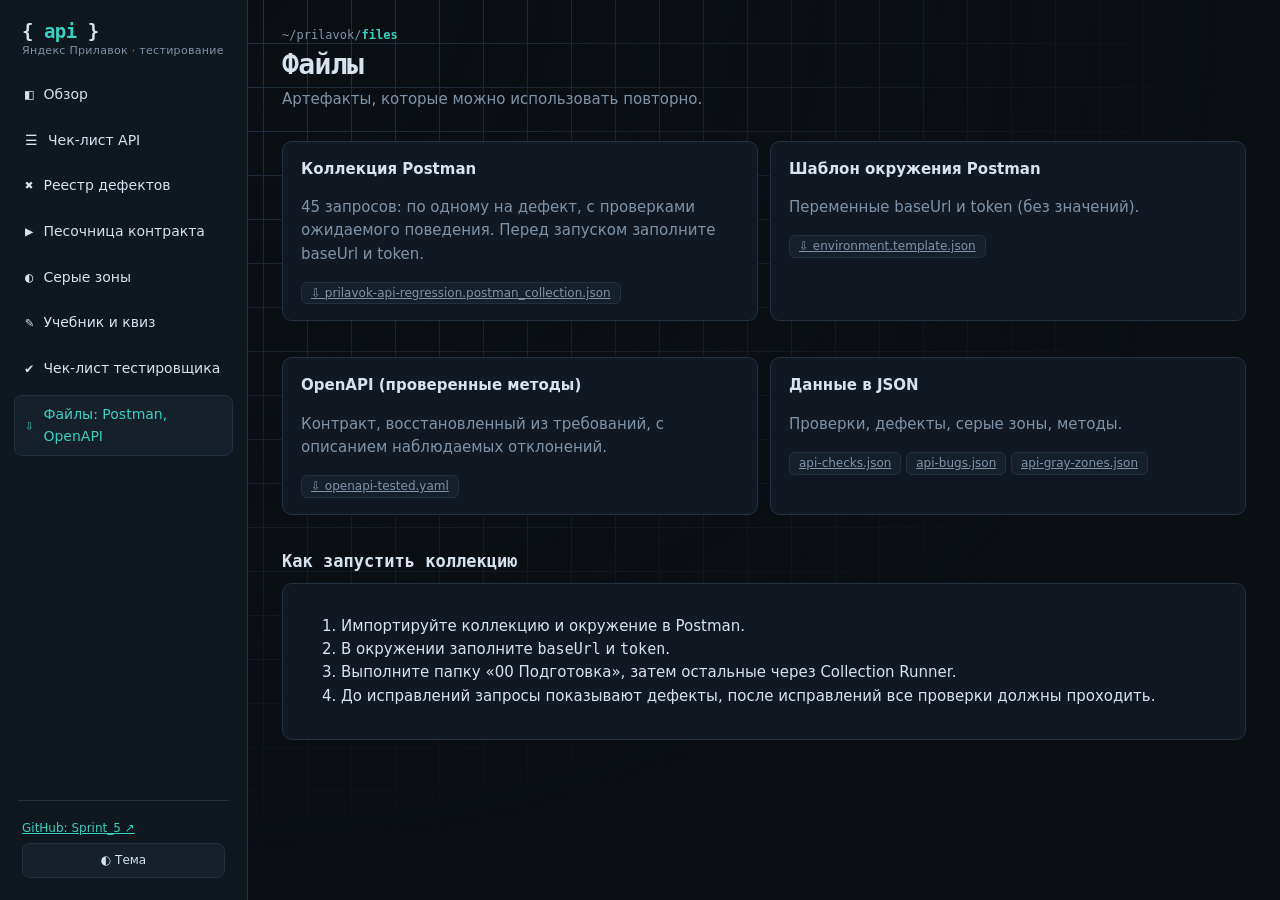
==== docs/files.html @ a308a317 "API" ====
<!DOCTYPE html><html lang="ru" data-theme="dark"><head><meta charset="utf-8"><meta name="viewport" content="width=device-width,initial-scale=1"><base target="_blank"><script src="assets/head.js"></script><link rel="stylesheet" href="assets/console.css"><title>Файлы: Postman и OpenAPI</title></head>
<body><div class="shell"><aside></aside><main>
<div class="path"></div>
<h1>Файлы</h1><p class="lead">Артефакты, которые можно использовать повторно.</p>
<div class="grid g2">
<div class="card"><b>Коллекция Postman</b><p class="mut">45 запросов: по одному на дефект, с проверками ожидаемого поведения. Перед запуском заполните baseUrl и token.</p><a class="tag" href="files/prilavok-api-regression.postman_collection.json" download>⇩ prilavok-api-regression.postman_collection.json</a></div>
<div class="card"><b>Шаблон окружения Postman</b><p class="mut">Переменные baseUrl и token (без значений).</p><a class="tag" href="files/environment.template.json" download>⇩ environment.template.json</a></div>
<div class="card"><b>OpenAPI (проверенные методы)</b><p class="mut">Контракт, восстановленный из требований, с описанием наблюдаемых отклонений.</p><a class="tag" href="files/openapi-tested.yaml" download>⇩ openapi-tested.yaml</a></div>
<div class="card"><b>Данные в JSON</b><p class="mut">Проверки, дефекты, серые зоны, методы.</p><a class="tag" href="data/api-checks.json">api-checks.json</a> <a class="tag" href="data/api-bugs.json">api-bugs.json</a> <a class="tag" href="data/api-gray-zones.json">api-gray-zones.json</a></div></div>
<h2>Как запустить коллекцию</h2><div class="card"><ol><li>Импортируйте коллекцию и окружение в Postman.</li><li>В окружении заполните <code>baseUrl</code> и <code>token</code>.</li><li>Выполните папку «00 Подготовка», затем остальные через Collection Runner.</li><li>До исправлений запросы показывают дефекты, после исправлений все проверки должны проходить.</li></ol></div>
</main></div>
<script src="assets/app.js"></script><script>
shell('files');
</script></body></html>
---- docs/assets/console.css ----
:root{--bg:#0b0f14;--panel:#111821;--panel2:#16202b;--line:#223040;--tx:#d6e2ee;--mut:#7f93a8;--ac:#39d0c3;--ac2:#7aa2ff;
--get:#3fb950;--post:#58a6ff;--put:#f0883e;--delete:#f85149;--ok:#3fb950;--warn:#e3b341;--bad:#f85149;--ink:#04110f;
--mono:ui-monospace,"SF Mono","JetBrains Mono",Menlo,Consolas,monospace;--sans:system-ui,-apple-system,"Segoe UI",sans-serif;--r:10px}
[data-theme=light]{--bg:#f4f7fa;--panel:#fff;--panel2:#eef3f8;--line:#d5dee8;--tx:#16222e;--mut:#5d7186;--ac:#0b8f86;--ac2:#2f5fd0;--ink:#fff}
*{box-sizing:border-box}html{scroll-behavior:smooth}
body{margin:0;background:var(--bg);color:var(--tx);font:15px/1.55 var(--sans);
background-image:linear-gradient(var(--line) 1px,transparent 1px),linear-gradient(90deg,var(--line) 1px,transparent 1px);background-size:44px 44px;background-position:-1px -1px;background-attachment:fixed}
body::before{content:"";position:fixed;inset:0;background:radial-gradient(ellipse at 20% 0,transparent 0,var(--bg) 70%);pointer-events:none;z-index:0}
a{color:var(--ac)}code,pre,.mono{font-family:var(--mono)}
.shell{position:relative;z-index:1;display:grid;grid-template-columns:248px 1fr;min-height:100vh}
aside{position:sticky;top:0;height:100vh;padding:18px 14px;border-right:1px solid var(--line);background:color-mix(in srgb,var(--panel) 92%,transparent);display:flex;flex-direction:column;gap:6px;overflow:auto}
.logo{font:700 19px var(--mono);letter-spacing:-.5px;padding:2px 8px 12px}.logo b{color:var(--ac)}.logo small{display:block;font:500 11px var(--sans);color:var(--mut);letter-spacing:.3px;margin-top:2px}
aside a.nav{display:flex;gap:10px;align-items:center;padding:8px 10px;border-radius:8px;color:var(--tx);text-decoration:none;font-size:14px;border:1px solid transparent}
aside a.nav:hover{background:var(--panel2)}aside a.nav.on{background:var(--panel2);border-color:var(--line);color:var(--ac)}
aside .sep{height:1px;background:var(--line);margin:8px 4px}aside .grow{flex:1}
aside .foot{font-size:12px;color:var(--mut);display:flex;flex-direction:column;gap:6px;padding:4px 8px}
main{padding:28px 34px 70px;max-width:1180px;width:100%}
.path{font:12px var(--mono);color:var(--mut);margin-bottom:6px}.path b{color:var(--ac);font-weight:600}
h1{font:700 28px/1.2 var(--mono);margin:0 0 6px;letter-spacing:-.6px}h2{font:600 17px var(--mono);margin:24px 0 10px}.lead{color:var(--mut);max-width:760px;margin:0 0 18px}
.card{background:var(--panel);border:1px solid var(--line);border-radius:var(--r);padding:16px 18px;margin:12px 0}
.term{background:var(--panel);border:1px solid var(--line);border-radius:var(--r);overflow:hidden;margin:12px 0}
.term>.bar{display:flex;gap:6px;align-items:center;padding:8px 12px;background:var(--panel2);border-bottom:1px solid var(--line);font:12px var(--mono);color:var(--mut)}
.term>.bar i{width:10px;height:10px;border-radius:50%;background:#f85149}.term>.bar i:nth-child(2){background:#e3b341}.term>.bar i:nth-child(3){background:#3fb950}.term>.bar span{margin-left:8px}
.term>.body{padding:14px 16px}
pre{margin:0;padding:10px 12px;background:var(--bg);border:1px solid var(--line);border-radius:8px;overflow:auto;font-size:12.5px;line-height:1.5;white-space:pre-wrap;word-break:break-word}
.grid{display:grid;gap:12px}.g4{grid-template-columns:repeat(auto-fit,minmax(170px,1fr))}.g3{grid-template-columns:repeat(auto-fit,minmax(250px,1fr))}.g2{grid-template-columns:repeat(auto-fit,minmax(340px,1fr))}
.kpi{background:var(--panel);border:1px solid var(--line);border-radius:var(--r);padding:14px 16px}.kpi .n{font:700 34px var(--mono);letter-spacing:-1px}.kpi .l{color:var(--mut);font-size:13px}
.m{display:inline-block;min-width:58px;text-align:center;padding:1px 8px;border-radius:6px;font:700 11.5px var(--mono);color:var(--ink)}
.m.GET{background:var(--get)}.m.POST{background:var(--post)}.m.PUT{background:var(--put)}.m.DELETE{background:var(--delete)}
.sp{display:inline-block;padding:0 8px;border-radius:999px;font:600 12px var(--mono);border:1px solid}
.sp.s2{color:var(--ok);border-color:var(--ok)}.sp.s4{color:var(--warn);border-color:var(--warn)}.sp.s5{color:var(--bad);border-color:var(--bad)}
.tag{display:inline-block;padding:1px 9px;border-radius:6px;font-size:12px;background:var(--panel2);border:1px solid var(--line);color:var(--mut)}
.tag.high{color:var(--bad);border-color:var(--bad)}.tag.medium{color:var(--warn);border-color:var(--warn)}.tag.low{color:var(--ok);border-color:var(--ok)}
.st{font:600 12px var(--mono);padding:1px 8px;border-radius:6px}.st.Passed{background:#3fb95022;color:var(--ok)}.st.Failed{background:#f8514922;color:var(--bad)}.st.Skipped{background:#7f93a822;color:var(--mut)}
input,select,button,textarea{font:inherit;color:var(--tx);background:var(--panel2);border:1px solid var(--line);border-radius:8px;padding:7px 12px}
input:focus,select:focus,textarea:focus{outline:2px solid var(--ac);outline-offset:-1px}button{cursor:pointer}button:hover{border-color:var(--ac)}
button.p{background:var(--ac);color:var(--ink);border-color:var(--ac);font-weight:600}textarea{width:100%;font:13px/1.5 var(--mono);min-height:210px;resize:vertical}
.row{display:flex;gap:8px;flex-wrap:wrap;align-items:center;margin:10px 0}.mut{color:var(--mut)}.sp1{flex:1}
details>summary{cursor:pointer;list-style:none}details>summary::-webkit-details-marker{display:none}details>summary::before{content:"▸";color:var(--ac);margin-right:8px;font-family:var(--mono)}details[open]>summary::before{content:"▾"}
.diff{display:grid;grid-template-columns:1fr 1fr;gap:10px}.diff pre.e{border-color:#3fb95066;background:#3fb9500d}.diff pre.a{border-color:#f8514966;background:#f851490d}.diff h4{margin:8px 0 4px;font:600 12px var(--mono);color:var(--mut)}
@media(max-width:860px){.diff{grid-template-columns:1fr}.shell{grid-template-columns:1fr}aside{position:static;height:auto;flex-direction:row;flex-wrap:wrap}main{padding:20px 16px}}
img.shot{max-width:100%;border:1px solid var(--line);border-radius:8px;margin-top:8px}
.bar-h{height:14px;border-radius:4px;background:linear-gradient(90deg,var(--ac),var(--ac2))}.bar-row{display:grid;grid-template-columns:230px 1fr 40px;gap:10px;align-items:center;margin:8px 0;font-size:13px}
.hm{display:grid;grid-template-columns:70px repeat(4,1fr);gap:4px;font:12px var(--mono)}.hm div{padding:10px 6px;text-align:center;border-radius:6px;background:var(--panel2)}.hm .h{background:none;color:var(--mut)}
.ladder{display:grid;gap:8px}.step{display:grid;grid-template-columns:34px 1fr;gap:12px;align-items:center;padding:10px 12px;border:1px solid var(--line);border-radius:var(--r);background:var(--panel)}
.step .nn{width:30px;height:30px;border-radius:50%;display:grid;place-items:center;font:700 13px var(--mono);background:var(--panel2);color:var(--mut)}.step.cur{border-color:var(--ac);box-shadow:0 0 0 1px var(--ac) inset}.step.cur .nn{background:var(--ac);color:var(--ink)}
.type{border-right:2px solid var(--ac);white-space:pre-wrap;animation:blink 1s steps(2) infinite}@keyframes blink{50%{border-color:transparent}}
.opt{display:block;width:100%;text-align:left;margin:6px 0}.opt.ok{border-color:var(--ok);background:#3fb95022}.opt.no{border-color:var(--bad);background:#f8514922}
label.it{display:flex;gap:10px;padding:7px 0;border-bottom:1px solid var(--line);cursor:pointer;align-items:flex-start}label.it:last-child{border:0}label.it input{margin-top:5px;width:17px;height:17px;accent-color:var(--ac);flex:none}label.it.done .t{color:var(--mut);text-decoration:line-through}
.prog{height:8px;background:var(--panel2);border-radius:6px;overflow:hidden;border:1px solid var(--line)}.prog i{display:block;height:100%;width:0;background:var(--ac);transition:width .25s}
.tabs{display:flex;gap:6px;flex-wrap:wrap;margin:12px 0}.tabs button.on{border-color:var(--ac);color:var(--ac)}.hide{display:none}
.toast{position:fixed;bottom:22px;left:50%;transform:translateX(-50%);background:var(--ac);color:var(--ink);padding:8px 16px;border-radius:8px;opacity:0;transition:.2s;z-index:9;font-weight:600}.toast.on{opacity:1}
table{border-collapse:collapse;width:100%;font-size:13.5px}td,th{border:1px solid var(--line);padding:6px 10px;text-align:left;vertical-align:top}th{background:var(--panel2)}
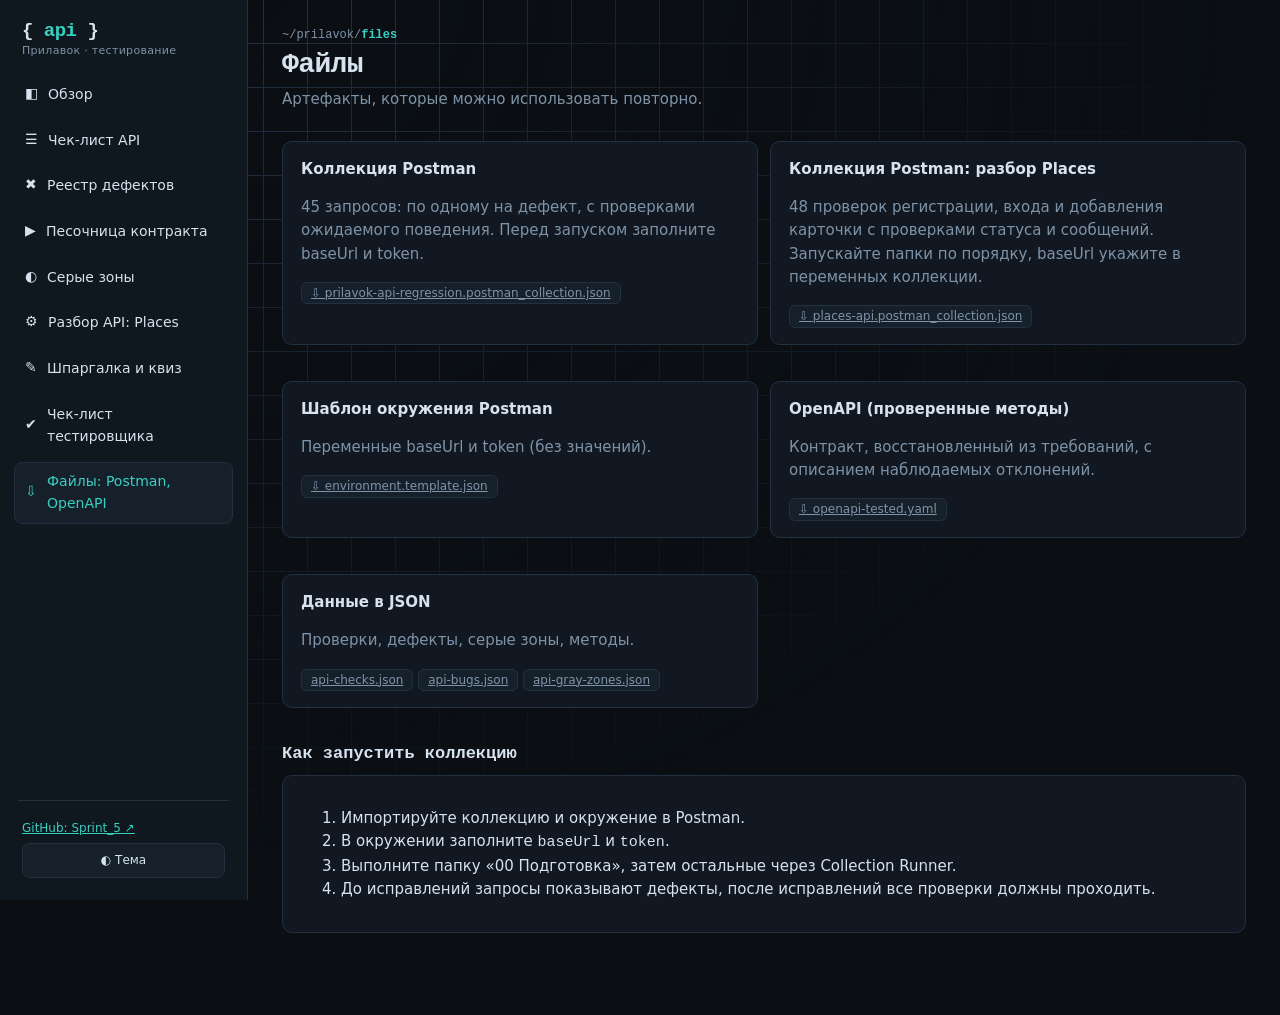
==== commit b9a81a91: "add_feature_api" ====
--- a/docs/files.html
+++ b/docs/files.html
@@ -4,6 +4,7 @@
 <h1>Файлы</h1><p class="lead">Артефакты, которые можно использовать повторно.</p>
 <div class="grid g2">
 <div class="card"><b>Коллекция Postman</b><p class="mut">45 запросов: по одному на дефект, с проверками ожидаемого поведения. Перед запуском заполните baseUrl и token.</p><a class="tag" href="files/prilavok-api-regression.postman_collection.json" download>⇩ prilavok-api-regression.postman_collection.json</a></div>
+<div class="card"><b>Коллекция Postman: разбор Places</b><p class="mut">48 проверок регистрации, входа и добавления карточки с проверками статуса и сообщений. Запускайте папки по порядку, baseUrl укажите в переменных коллекции.</p><a class="tag" href="files/places-api.postman_collection.json" download>⇩ places-api.postman_collection.json</a></div>
 <div class="card"><b>Шаблон окружения Postman</b><p class="mut">Переменные baseUrl и token (без значений).</p><a class="tag" href="files/environment.template.json" download>⇩ environment.template.json</a></div>
 <div class="card"><b>OpenAPI (проверенные методы)</b><p class="mut">Контракт, восстановленный из требований, с описанием наблюдаемых отклонений.</p><a class="tag" href="files/openapi-tested.yaml" download>⇩ openapi-tested.yaml</a></div>
 <div class="card"><b>Данные в JSON</b><p class="mut">Проверки, дефекты, серые зоны, методы.</p><a class="tag" href="data/api-checks.json">api-checks.json</a> <a class="tag" href="data/api-bugs.json">api-bugs.json</a> <a class="tag" href="data/api-gray-zones.json">api-gray-zones.json</a></div></div>
